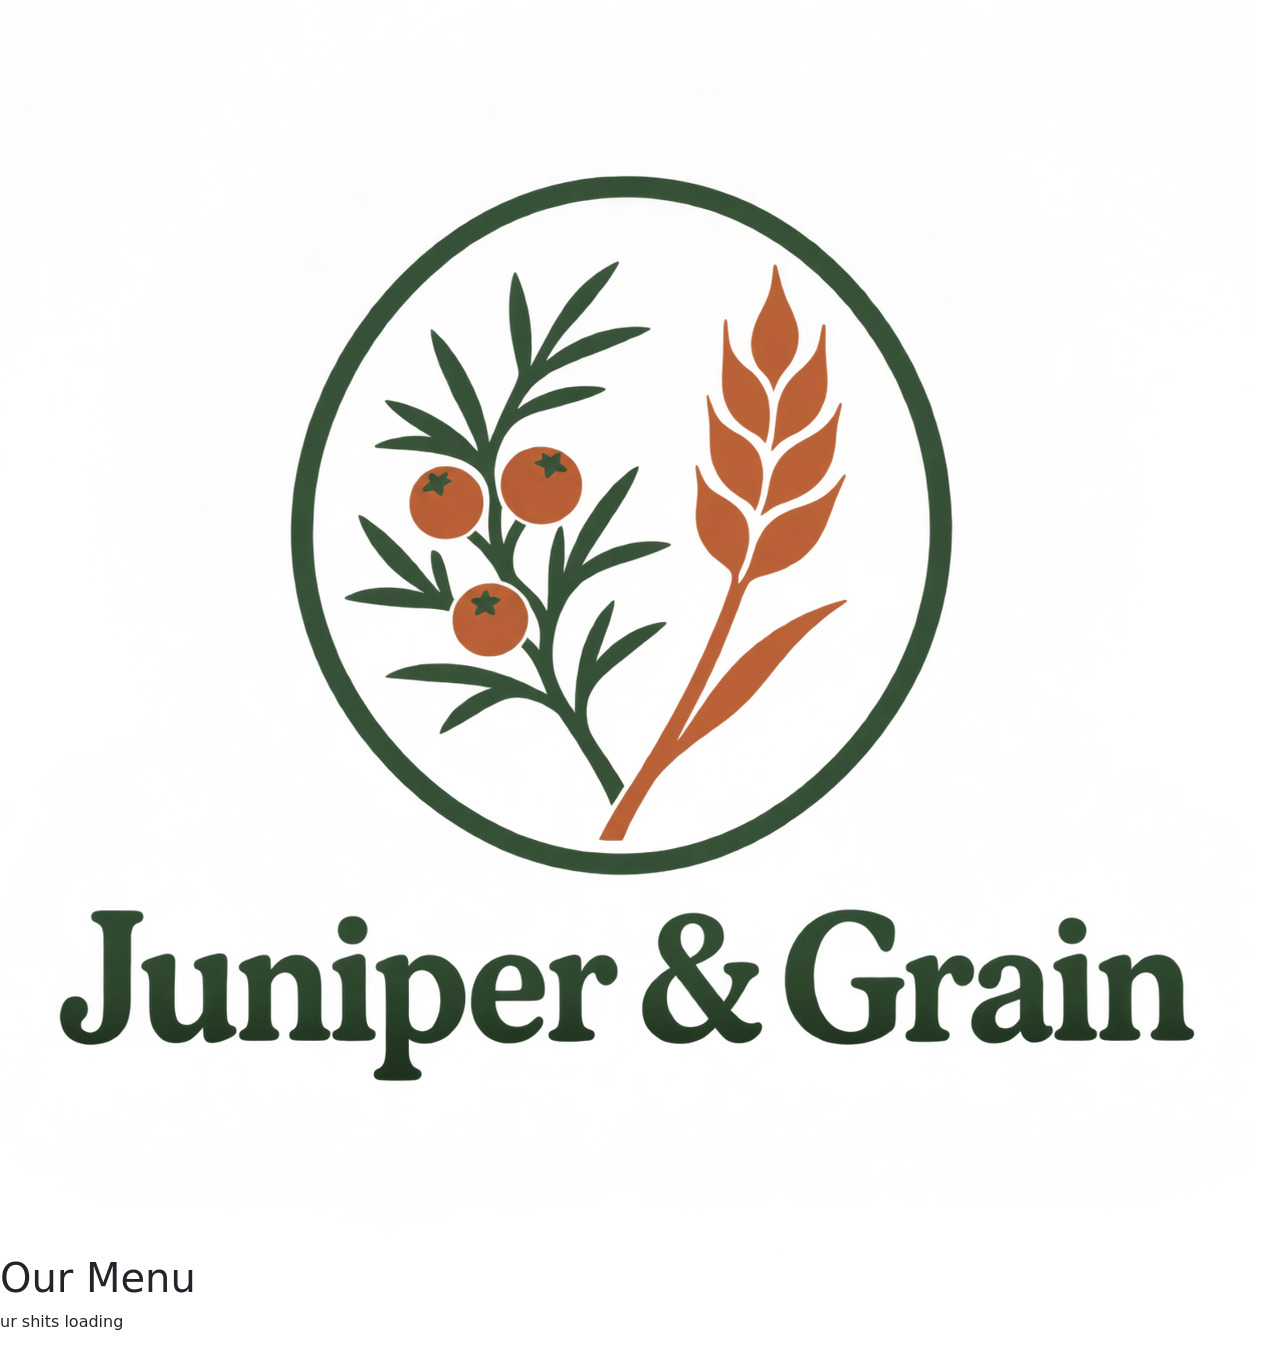
==== JuniperGrain_Menu/index.html @ 789d5d74 "init commit" ====
<!doctype html>
<html lang="en">
<head>
  <meta charset="utf-8">
  <meta name="viewport" content="width=device-width, initial-scale=1">
  <title>Menu | Juniper & Grain</title>
  <link href="https://cdn.jsdelivr.net/npm/bootstrap@5.3.3/dist/css/bootstrap.min.css" rel="stylesheet">
  <link rel="stylesheet" href="style.css">
  <script src="script.js" defer></script>
</head>
<body>
  <header>
    <img src="img/logo.png" alt="Juniper & Grain logo" class="logo">
    <h1>Our Menu</h1>
  </header>

  <main>
    <!-- Your script builds one button per category in here. -->
    <nav id="filters"></nav>

    <!-- Loading and error messages go here. -->
    <p id="status"></p>

    <!-- Your script builds the category headings and item cards in here. -->
    <section id="menu"></section>
  </main>
  <script src="https://cdn.jsdelivr.net/npm/bootstrap@5.3.3/dist/js/bootstrap.bundle.min.js"></script>
</body>
</html>
---- JuniperGrain_Menu/style.css ----
/* Juniper & Grain brand colors, from the client brief */
:root {
  --sage: #3f5a46;
  --terracotta: #c8693f;
  --cream: #f7f2e9;
  --espresso: #2b211c;
}

/* Your styles go below. */
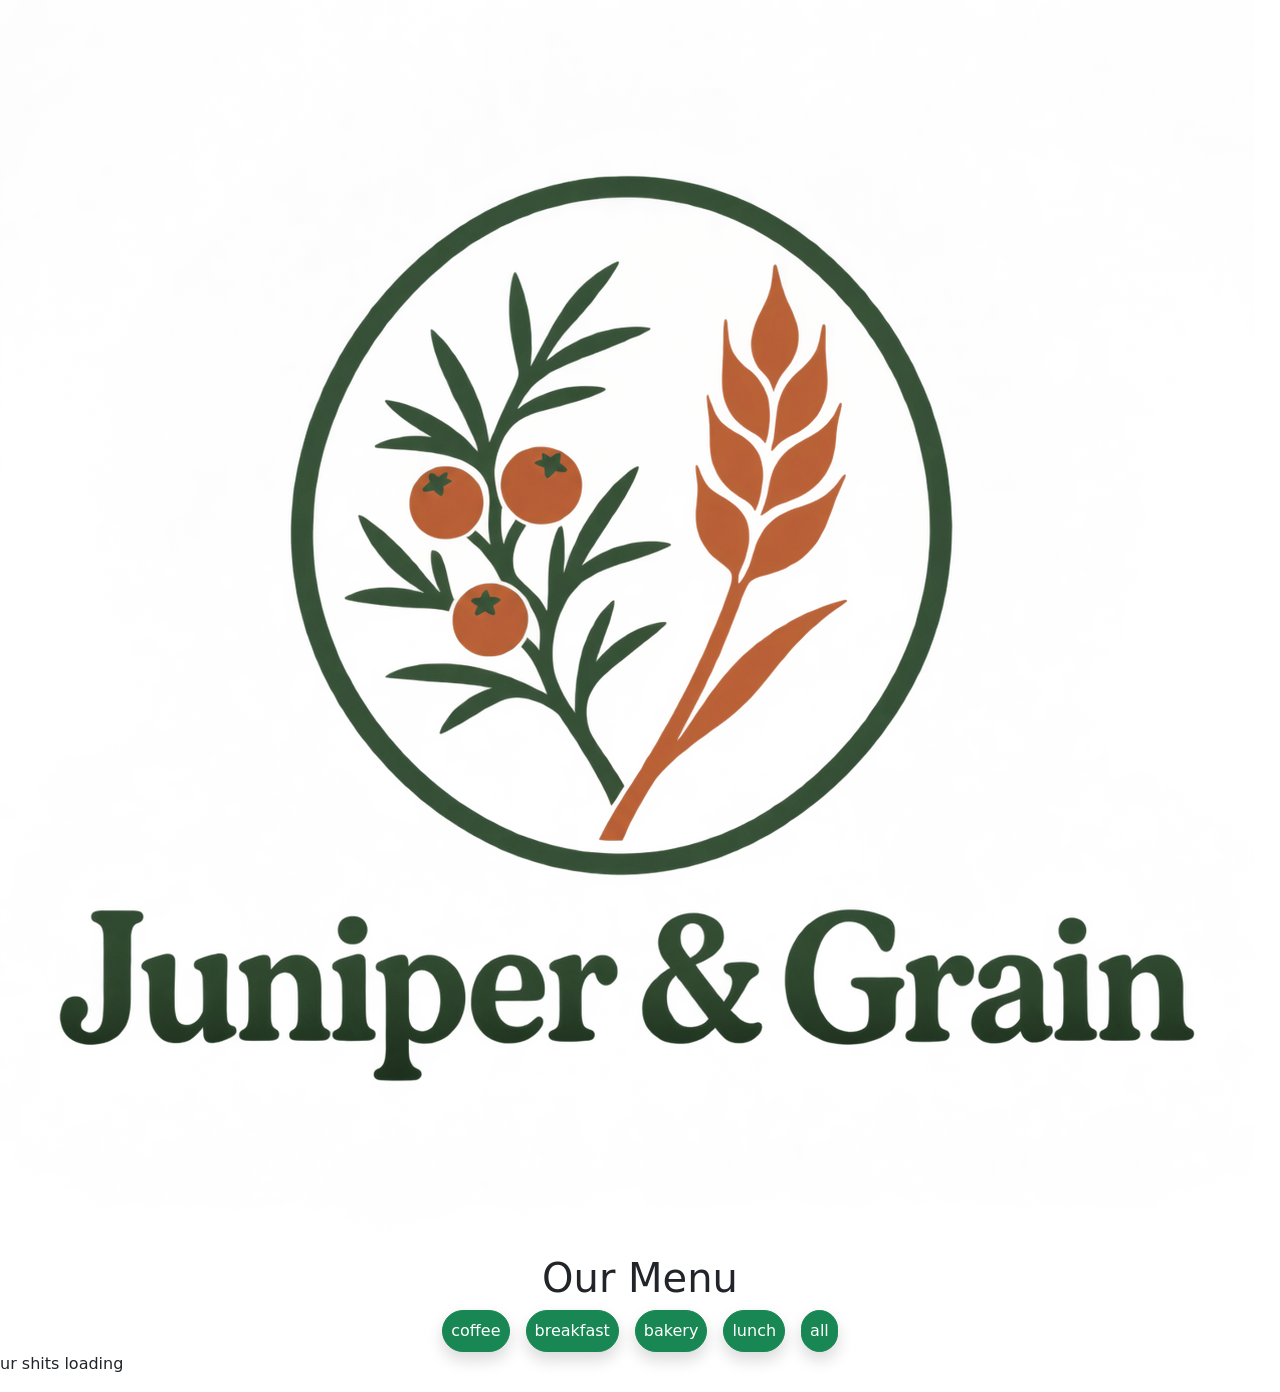
==== commit cc8b6c4d: "init comit" ====
--- a/JuniperGrain_Menu/index.html
+++ b/JuniperGrain_Menu/index.html
@@ -10,9 +10,10 @@
 </head>
 <body>
   <header>
-    <img src="img/logo.png" alt="Juniper & Grain logo" class="logo">
-    <h1>Our Menu</h1>
+    <img class="img-fluid" src="img/logo.png" alt="Juniper & Grain logo" class="logo">
+    <h1 class="text-center">Our Menu</h1>
   </header>
+
 
   <main>
     <!-- Your script builds one button per category in here. -->
--- a/JuniperGrain_Menu/style.css
+++ b/JuniperGrain_Menu/style.css
@@ -7,3 +7,6 @@
 }
 
 /* Your styles go below. */
+.sold-out {
+  opacity: 0.5 !important;
+}
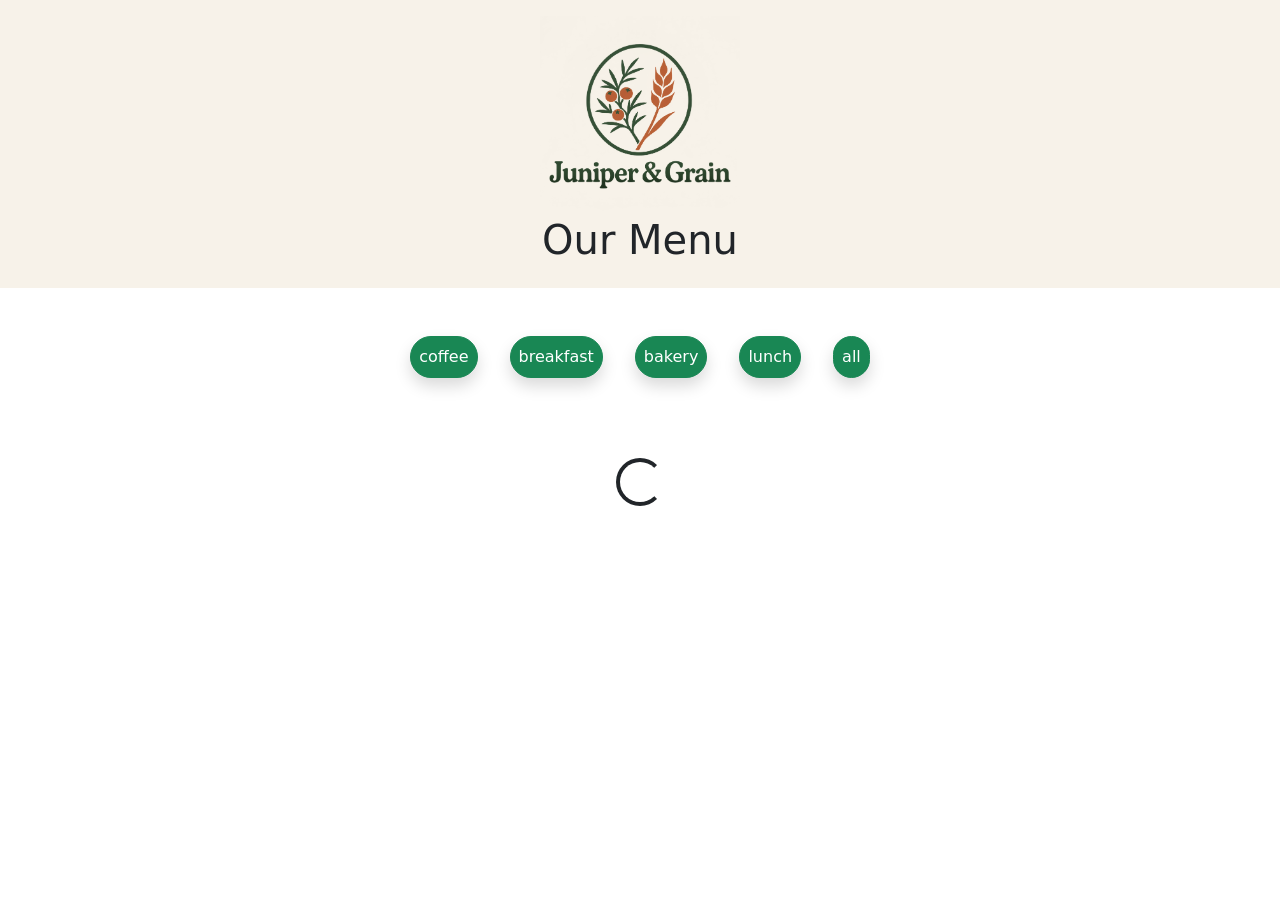
==== commit 92b792a7: "I did stuff yay" ====
--- a/JuniperGrain_Menu/index.html
+++ b/JuniperGrain_Menu/index.html
@@ -9,10 +9,16 @@
   <script src="script.js" defer></script>
 </head>
 <body>
-  <header>
-    <img class="img-fluid" src="img/logo.png" alt="Juniper & Grain logo" class="logo">
-    <h1 class="text-center">Our Menu</h1>
-  </header>
+  
+<header class=" text-center  p-3 mb-3">
+  <img
+    class="img-fluid logo d-block mx-auto"
+    src="img/logo.png"
+    alt="Juniper & Grain logo"
+  >
+  <h1 class="text-center">Our Menu</h1>
+</header>
+
 
 
   <main>
--- a/JuniperGrain_Menu/style.css
+++ b/JuniperGrain_Menu/style.css
@@ -9,4 +9,36 @@
 /* Your styles go below. */
 .sold-out {
   opacity: 0.5 !important;
-}+}
+.logo {
+  width: 200px;
+  height: auto;
+}
+.spinner {
+  width: 3rem;
+  height: 3rem;
+}
+.btn-primary {
+  background-color: var(--sage);
+  border-color: var(--sage);
+}
+.bg-danger {
+  background-color: var(--terracotta) !important;
+  color: var(--cream) !important;
+}
+.sage {
+  background-color: var(--sage);
+  color: white;
+}
+.terracotta {
+  background-color: var(--terracotta);
+  color: white;
+}
+header {
+  background-color: var(--cream);
+}
+.espresso {
+  background-color: var(--espresso);
+  color: white;
+}
+
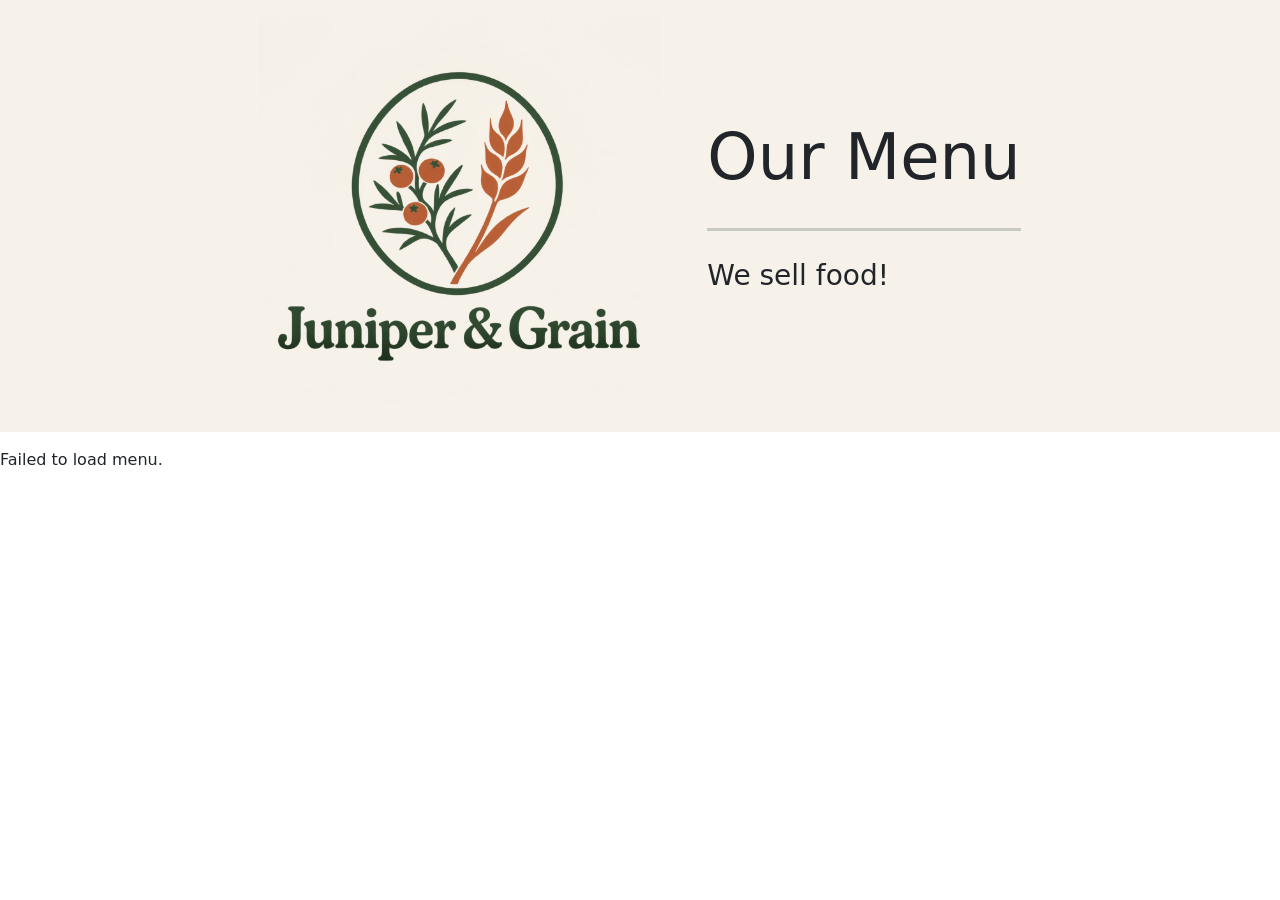
==== commit dfca146b: "finail commit" ====
--- a/JuniperGrain_Menu/index.html
+++ b/JuniperGrain_Menu/index.html
@@ -10,13 +10,19 @@
 </head>
 <body>
   
-<header class=" text-center  p-3 mb-3">
-  <img
-    class="img-fluid logo d-block mx-auto"
-    src="img/logo.png"
-    alt="Juniper & Grain logo"
-  >
-  <h1 class="text-center">Our Menu</h1>
+<header>
+  <div class="container gap-5 d-flex align-items-center justify-content-center gap-4 p-3 mb-3">
+    <img
+        class=" logo"
+        src="img/logo.png"
+        alt="Juniper & Grain logo"
+    >
+    <div class="text-center d-flex flex-column gap-2">
+    <h1 class="fs-1">Our Menu</h1>
+    <hr>
+    <p class="fs-3 text-start">We sell food!</p>
+    </div>
+    </div>
 </header>
 
 
--- a/JuniperGrain_Menu/style.css
+++ b/JuniperGrain_Menu/style.css
@@ -11,7 +11,7 @@
   opacity: 0.5 !important;
 }
 .logo {
-  width: 200px;
+  width: 400px;
   height: auto;
 }
 .spinner {
@@ -41,4 +41,9 @@
   background-color: var(--espresso);
   color: white;
 }
-
+.fs-1 {
+  font-size: 4rem !important;
+}
+hr {
+  border-top: 3px solid var(--sage) !important;
+}
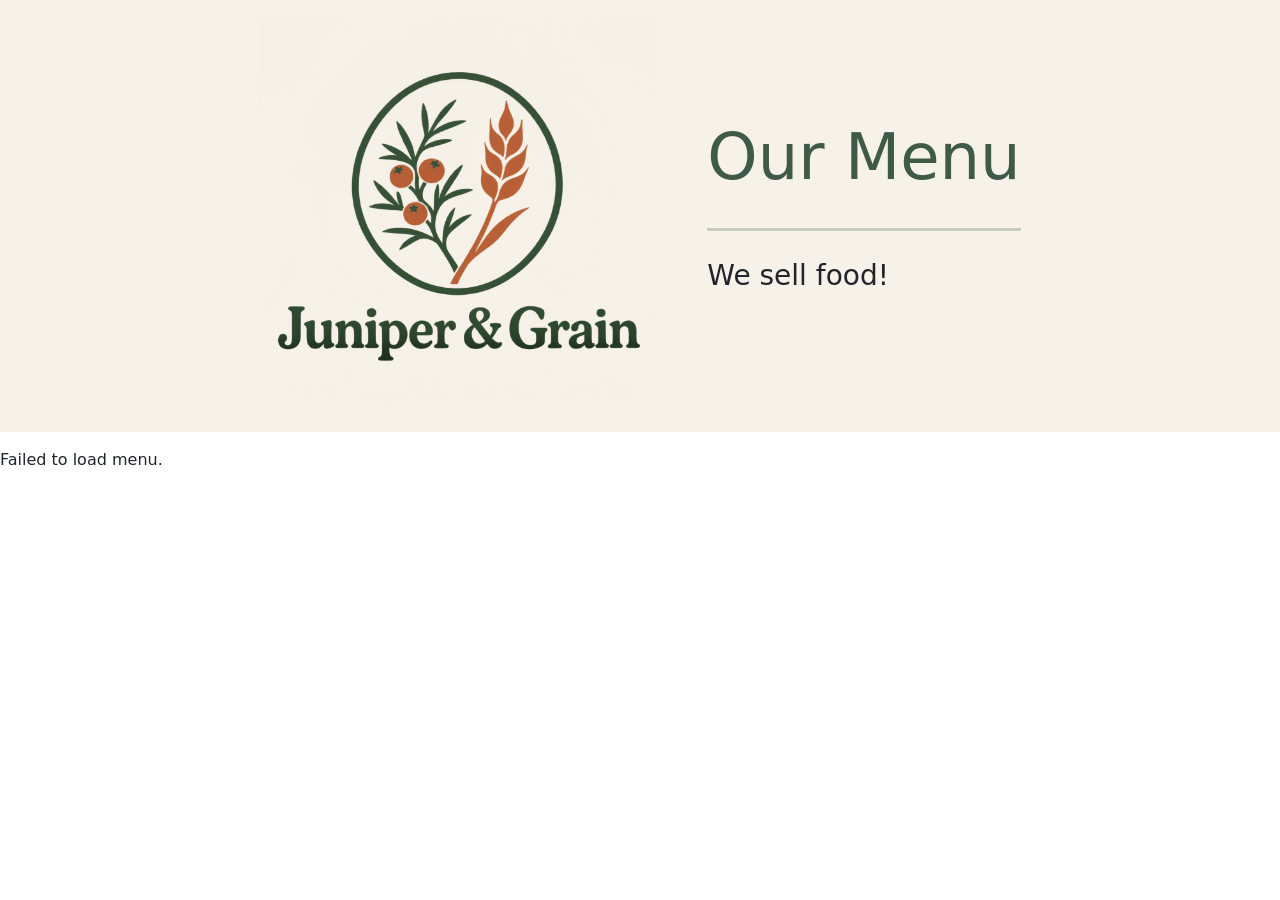
==== commit 9de76b2a: "s" ====
--- a/JuniperGrain_Menu/index.html
+++ b/JuniperGrain_Menu/index.html
@@ -18,7 +18,7 @@
         alt="Juniper & Grain logo"
     >
     <div class="text-center d-flex flex-column gap-2">
-    <h1 class="fs-1">Our Menu</h1>
+    <h1 class="fs-1 sage-font">Our Menu</h1>
     <hr>
     <p class="fs-3 text-start">We sell food!</p>
     </div>
--- a/JuniperGrain_Menu/style.css
+++ b/JuniperGrain_Menu/style.css
@@ -5,7 +5,9 @@
   --cream: #f7f2e9;
   --espresso: #2b211c;
 }
-
+html {
+  color: var(--sage);
+}
 /* Your styles go below. */
 .sold-out {
   opacity: 0.5 !important;
@@ -30,6 +32,9 @@
   background-color: var(--sage);
   color: white;
 }
+.sage-font {
+  color: var(--sage);
+}
 .terracotta {
   background-color: var(--terracotta);
   color: white;
@@ -47,3 +52,11 @@
 hr {
   border-top: 3px solid var(--sage) !important;
 }
+.header {
+  color: var(--sage);
+  font-size: 2rem;
+}
+.spinner-border {
+height: 3rem;
+width: 3rem;
+}
